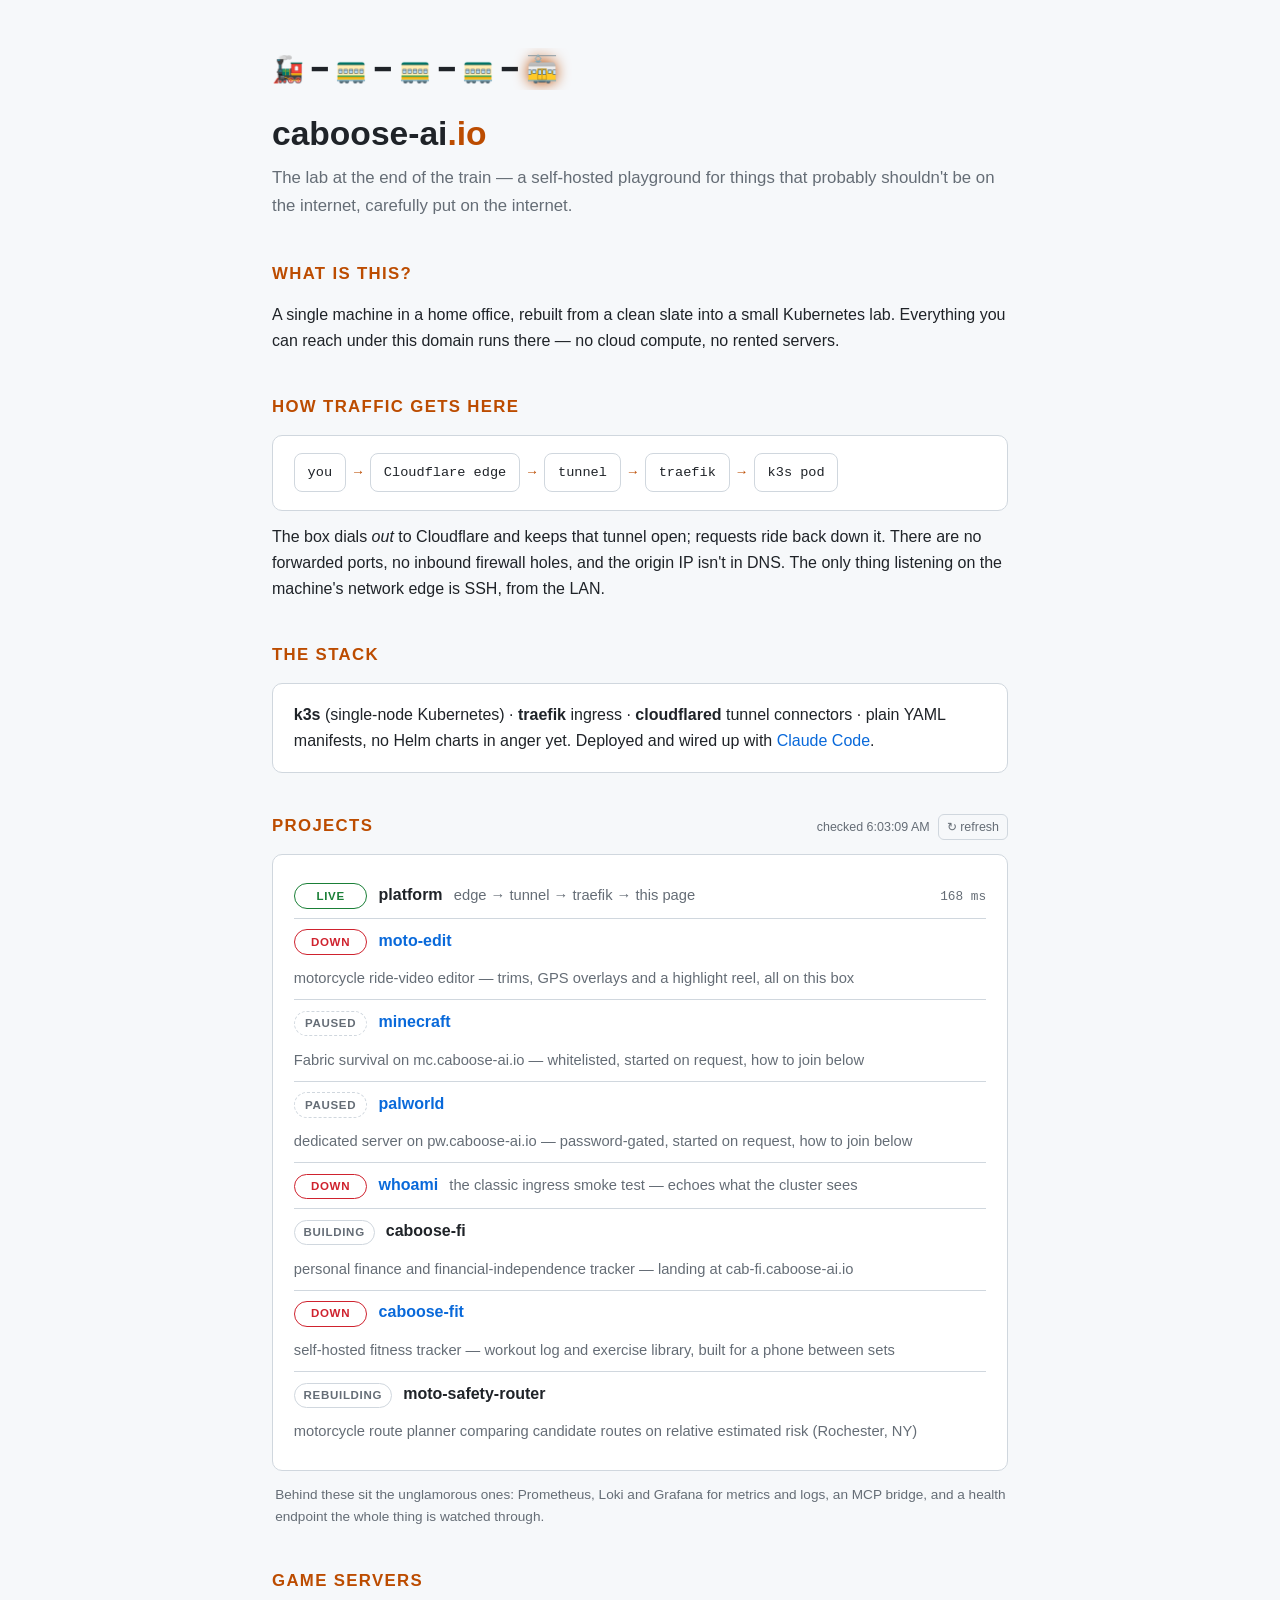
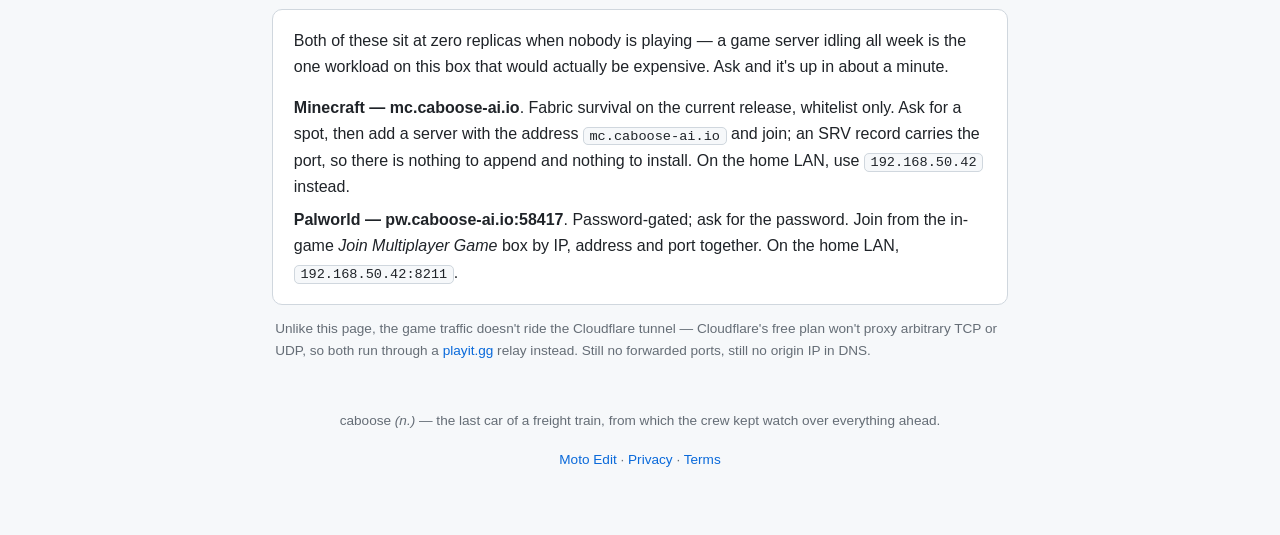
==== landing/index.html @ 9a2d19b6 "landing: caboose-fit is live — real status check instead of 'building' Co-Authored-By: Claude Opus 5" ====
<!doctype html>
<html lang="en">
<head>
<meta charset="utf-8">
<meta name="viewport" content="width=device-width, initial-scale=1">
<title>caboose-ai.io — the lab at the end of the train</title>
<meta name="description" content="A self-hosted homelab running on k3s behind a Cloudflare Tunnel. Live status included.">
<style>
  :root {
    --bg: #0d1117;
    --panel: #161b22;
    --border: #2d333b;
    --text: #e6edf3;
    --muted: #8b949e;
    --accent: #f0883e;
    --green: #3fb950;
    --red: #f85149;
    --link: #58a6ff;
  }
  @media (prefers-color-scheme: light) {
    :root {
      --bg: #f6f8fa;
      --panel: #ffffff;
      --border: #d0d7de;
      --text: #1f2328;
      --muted: #656d76;
      --accent: #bc4c00;
      --green: #1a7f37;
      --red: #cf222e;
      --link: #0969da;
    }
  }
  * { box-sizing: border-box; margin: 0; padding: 0; }
  body {
    background: var(--bg);
    color: var(--text);
    font: 16px/1.65 -apple-system, BlinkMacSystemFont, "Segoe UI", Roboto, Helvetica, Arial, sans-serif;
    min-height: 100vh;
    display: flex;
    flex-direction: column;
    align-items: center;
    padding: 3rem 1.25rem 4rem;
  }
  main { max-width: 46rem; width: 100%; }
  .train {
    font-size: 1.6rem;
    letter-spacing: .12em;
    margin-bottom: 1.5rem;
    user-select: none;
    white-space: nowrap;
    overflow: hidden;
  }
  .train .caboose { text-shadow: 0 0 14px var(--accent); }
  h1 { font-size: 2.1rem; line-height: 1.2; margin-bottom: .6rem; }
  h1 .dot { color: var(--accent); }
  .tagline { color: var(--muted); margin-bottom: 2.5rem; font-size: 1.05rem; }
  h2 {
    font-size: 1.05rem;
    text-transform: uppercase;
    letter-spacing: .08em;
    color: var(--accent);
    margin: 2.4rem 0 .9rem;
    display: flex;
    align-items: baseline;
    gap: .8rem;
  }
  p { margin-bottom: 1rem; }
  a { color: var(--link); text-decoration: none; }
  a:hover { text-decoration: underline; }
  .panel {
    background: var(--panel);
    border: 1px solid var(--border);
    border-radius: 10px;
    padding: 1.1rem 1.3rem;
    margin-bottom: .8rem;
  }
  .flow {
    display: flex;
    flex-wrap: wrap;
    gap: .5rem;
    align-items: center;
    font-family: ui-monospace, SFMono-Regular, Menlo, Consolas, monospace;
    font-size: .85rem;
  }
  .flow .hop {
    background: var(--panel);
    border: 1px solid var(--border);
    border-radius: 8px;
    padding: .45rem .8rem;
  }
  .flow .arrow { color: var(--accent); }
  ul.labs { list-style: none; }
  ul.labs li {
    display: flex;
    align-items: baseline;
    gap: .7rem;
    padding: .55rem 0;
    border-bottom: 1px solid var(--border);
    flex-wrap: wrap;
  }
  ul.labs li:last-child { border-bottom: none; }
  .status {
    font-size: .72rem;
    font-weight: 600;
    text-transform: uppercase;
    letter-spacing: .06em;
    padding: .15rem .55rem;
    border-radius: 999px;
    white-space: nowrap;
    min-width: 4.6rem;
    text-align: center;
  }
  .live { color: var(--green); border: 1px solid var(--green); }
  .down { color: var(--red); border: 1px solid var(--red); }
  .soon { color: var(--muted); border: 1px solid var(--border); }
  /* Deliberately stopped, not broken — the game servers idle at zero replicas
     until someone asks for one. A red "down" pill would be a lie. */
  .off { color: var(--muted); border: 1px dashed var(--border); }
  .checking {
    color: var(--muted);
    border: 1px solid var(--border);
    animation: pulse 1.2s ease-in-out infinite;
  }
  @keyframes pulse { 50% { opacity: .35; } }
  .labname { font-weight: 600; }
  .labdesc { color: var(--muted); font-size: .92rem; }
  .ms { color: var(--muted); font-size: .8rem; font-family: ui-monospace, Menlo, Consolas, monospace; margin-left: auto; }
  .meta {
    color: var(--muted);
    font-size: .78rem;
    font-weight: 400;
    text-transform: none;
    letter-spacing: 0;
    margin-left: auto;
  }
  .meta button {
    background: none;
    border: 1px solid var(--border);
    border-radius: 6px;
    color: var(--muted);
    font: inherit;
    padding: .1rem .5rem;
    cursor: pointer;
    margin-left: .5rem;
  }
  .meta button:hover { color: var(--text); border-color: var(--muted); }
  code {
    font-family: ui-monospace, SFMono-Regular, Menlo, Consolas, monospace;
    font-size: .85em;
    background: var(--bg);
    border: 1px solid var(--border);
    border-radius: 5px;
    padding: .05rem .35rem;
  }
  .panel pre {
    font-family: ui-monospace, SFMono-Regular, Menlo, Consolas, monospace;
    font-size: .8rem;
    background: var(--bg);
    border: 1px solid var(--border);
    border-radius: 8px;
    padding: .6rem .8rem;
    overflow-x: auto;
    margin-bottom: .6rem;
  }
  .muted-note { color: var(--muted); font-size: .85rem; margin: .1rem 0 0 .2rem; }
  footer { margin-top: 3rem; color: var(--muted); font-size: .85rem; text-align: center; }
</style>
</head>
<body>
<main>
  <div class="train" aria-hidden="true">🚂&hairsp;━&hairsp;🚃&hairsp;━&hairsp;🚃&hairsp;━&hairsp;🚃&hairsp;━&hairsp;<span class="caboose">🚋</span></div>

  <h1>caboose-ai<span class="dot">.io</span></h1>
  <p class="tagline">The lab at the end of the train — a self-hosted playground for things that probably shouldn't be on the internet, carefully put on the internet.</p>

  <h2>What is this?</h2>
  <p>A single machine in a home office, rebuilt from a clean slate into a small Kubernetes lab. Everything you can reach under this domain runs there — no cloud compute, no rented servers.</p>

  <h2>How traffic gets here</h2>
  <div class="panel">
    <div class="flow">
      <span class="hop">you</span><span class="arrow">→</span>
      <span class="hop">Cloudflare edge</span><span class="arrow">→</span>
      <span class="hop">tunnel</span><span class="arrow">→</span>
      <span class="hop">traefik</span><span class="arrow">→</span>
      <span class="hop">k3s pod</span>
    </div>
  </div>
  <p>The box dials <em>out</em> to Cloudflare and keeps that tunnel open; requests ride back down it. There are no forwarded ports, no inbound firewall holes, and the origin IP isn't in DNS. The only thing listening on the machine's network edge is SSH, from the LAN.</p>

  <h2>The stack</h2>
  <div class="panel">
    <p style="margin:0"><strong>k3s</strong> (single-node Kubernetes) · <strong>traefik</strong> ingress · <strong>cloudflared</strong> tunnel connectors · plain YAML manifests, no Helm charts in anger yet. Deployed and wired up with <a href="https://claude.com/claude-code">Claude Code</a>.</p>
  </div>

  <h2>Projects <span class="meta"><span id="stamp">checking…</span><button id="refresh" type="button">↻ refresh</button></span></h2>
  <div class="panel">
    <ul class="labs" id="statusList">
      <li data-check="self">
        <span class="status checking">checking</span>
        <span class="labname">platform</span>
        <span class="labdesc">edge → tunnel → traefik → this page</span>
        <span class="ms"></span>
      </li>
      <li data-check="https://edit.caboose-ai.io/healthz">
        <span class="status checking">checking</span>
        <span class="labname"><a href="https://edit.caboose-ai.io">moto&#8209;edit</a></span>
        <span class="labdesc">motorcycle ride-video editor — trims, GPS overlays and a highlight reel, all on this box</span>
        <span class="ms"></span>
      </li>
      <li data-check="mc" data-offlabel="paused">
        <span class="status checking">checking</span>
        <span class="labname"><a href="#games">minecraft</a></span>
        <span class="labdesc">Fabric survival on mc.caboose-ai.io — whitelisted, started on request, how to join below</span>
        <span class="ms"></span>
      </li>
      <li>
        <span class="status off">paused</span>
        <span class="labname"><a href="#games">palworld</a></span>
        <span class="labdesc">dedicated server on pw.caboose-ai.io — password-gated, started on request, how to join below</span>
        <span class="ms"></span>
      </li>
      <li data-check="https://labs.caboose-ai.io/whoami">
        <span class="status checking">checking</span>
        <span class="labname"><a href="https://labs.caboose-ai.io/whoami">whoami</a></span>
        <span class="labdesc">the classic ingress smoke test — echoes what the cluster sees</span>
        <span class="ms"></span>
      </li>
      <li>
        <span class="status soon">building</span>
        <span class="labname">caboose&#8209;fi</span>
        <span class="labdesc">personal finance and financial-independence tracker — landing at cab-fi.caboose-ai.io</span>
        <span class="ms"></span>
      </li>
      <li data-check="https://fit.caboose-ai.io/healthz">
        <span class="status checking">checking</span>
        <span class="labname"><a href="https://fit.caboose-ai.io">caboose&#8209;fit</a></span>
        <span class="labdesc">self-hosted fitness tracker — workout log and exercise library, built for a phone between sets</span>
        <span class="ms"></span>
      </li>
      <li>
        <span class="status soon">rebuilding</span>
        <span class="labname">moto&#8209;safety&#8209;router</span>
        <span class="labdesc">motorcycle route planner comparing candidate routes on relative estimated risk (Rochester, NY)</span>
        <span class="ms"></span>
      </li>
    </ul>
  </div>
  <p class="muted-note">Behind these sit the unglamorous ones: Prometheus, Loki and Grafana for metrics and logs, an MCP bridge, and a health endpoint the whole thing is watched through.</p>

  <h2 id="games">Game servers</h2>
  <div class="panel">
    <p style="margin-bottom:.9rem">Both of these sit at zero replicas when nobody is playing — a game server idling all week is the one workload on this box that would actually be expensive. Ask and it's up in about a minute.</p>
    <p style="margin-bottom:.4rem"><strong>Minecraft — mc.caboose-ai.io</strong>. Fabric survival on the current release, whitelist only. Ask for a spot, then add a server with the address <code>mc.caboose-ai.io</code> and join; an SRV record carries the port, so there is nothing to append and nothing to install. On the home LAN, use <code>192.168.50.42</code> instead.</p>
    <p style="margin:0"><strong>Palworld — pw.caboose-ai.io:58417</strong>. Password-gated; ask for the password. Join from the in-game <em>Join Multiplayer Game</em> box by IP, address and port together. On the home LAN, <code>192.168.50.42:8211</code>.</p>
  </div>
  <p class="muted-note">Unlike this page, the game traffic doesn't ride the Cloudflare tunnel — Cloudflare's free plan won't proxy arbitrary TCP or UDP, so both run through a <a href="https://playit.gg">playit.gg</a> relay instead. Still no forwarded ports, still no origin IP in DNS.</p>

  <footer>
    caboose <em>(n.)</em> — the last car of a freight train, from which the crew kept watch over everything ahead.
    <div style="margin-top:1rem"><a href="/moto-edit">Moto Edit</a> · <a href="/privacy">Privacy</a> · <a href="/tos">Terms</a></div>
  </footer>
</main>

<script>
(() => {
  "use strict";
  const rows = document.querySelectorAll("li[data-check]");
  const stamp = document.getElementById("stamp");

  async function ping(target) {
    if (target === "mc") {
      // same-origin JSON from the in-cluster status prober (see /mc/status)
      const t0 = performance.now();
      try {
        const res = await fetch("/mc/status?t=" + Date.now(), { cache: "no-store", signal: AbortSignal.timeout(8000) });
        const data = await res.json();
        if (!res.ok || !data.online) return { ok: false };
        return {
          ok: true,
          ms: Math.round(performance.now() - t0),
          note: data.players.online + "/" + data.players.max + " playing · ",
        };
      } catch {
        return { ok: false };
      }
    }
    const opts = { cache: "no-store", signal: AbortSignal.timeout(8000) };
    // Cross-origin labs don't send CORS headers; an opaque no-cors response
    // still proves the endpoint answered. Same-origin ("self") is readable.
    if (target !== "self") opts.mode = "no-cors";
    const url = target === "self" ? "/?ping=" + Date.now() : target;
    const t0 = performance.now();
    try {
      const res = await fetch(url, opts);
      if (target === "self" && !res.ok) return { ok: false };
      return { ok: true, ms: Math.round(performance.now() - t0) };
    } catch {
      return { ok: false };
    }
  }

  function paint(row, result) {
    const pill = row.querySelector(".status");
    const ms = row.querySelector(".ms");
    // A row with data-offlabel is something that is switched off on purpose
    // (the game servers idle at zero replicas). Not answering is its normal
    // resting state, so it gets a muted label instead of a red "down".
    const offLabel = row.dataset.offlabel;
    pill.classList.remove("checking", "live", "down", "off");
    pill.classList.add(result.ok ? "live" : offLabel ? "off" : "down");
    pill.textContent = result.ok ? "live" : offLabel || "down";
    ms.textContent = result.ok ? (result.note || "") + result.ms + " ms" : "";
  }

  async function run() {
    stamp.textContent = "checking…";
    await Promise.all([...rows].map(async row => {
      const pill = row.querySelector(".status");
      pill.classList.remove("live", "down");
      pill.classList.add("checking");
      pill.textContent = "checking";
      paint(row, await ping(row.dataset.check));
    }));
    stamp.textContent = "checked " + new Date().toLocaleTimeString();
  }

  document.getElementById("refresh").addEventListener("click", run);
  setInterval(run, 60000);
  run();
})();
</script>
</body>
</html>
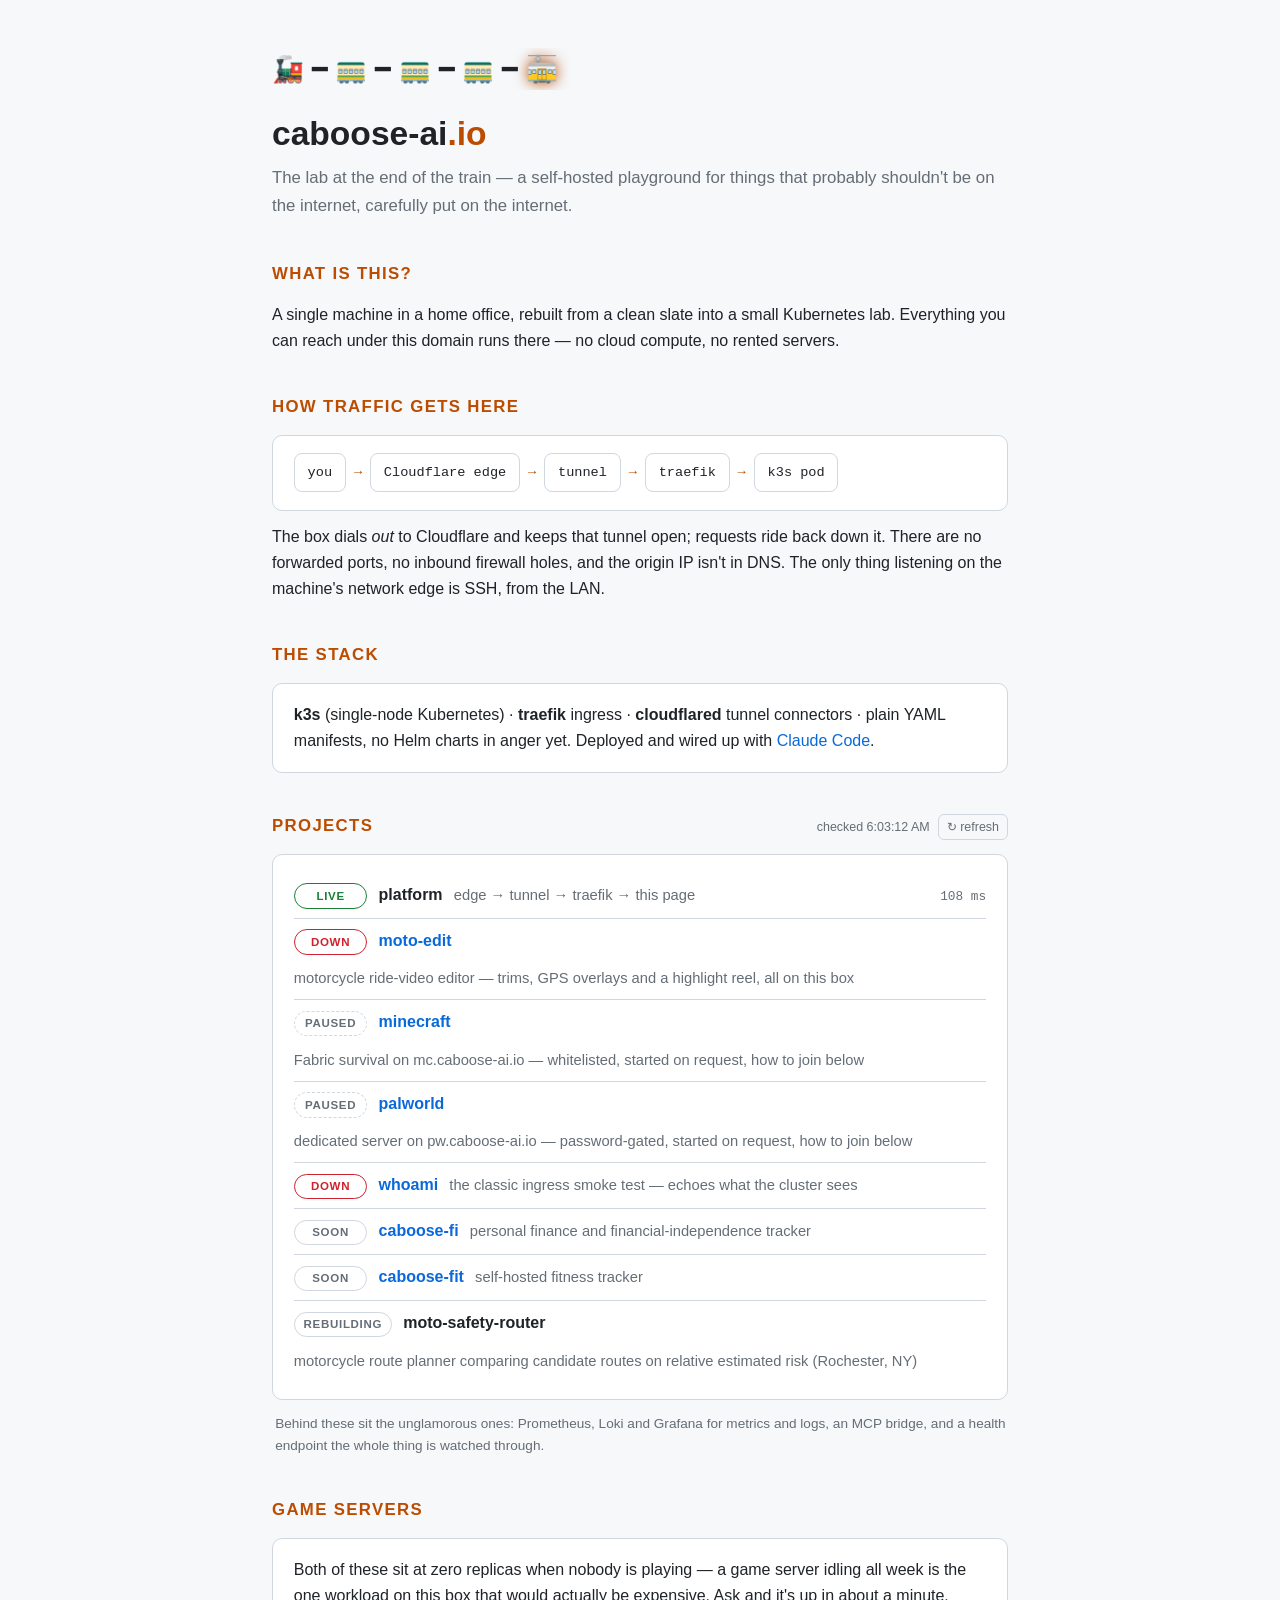
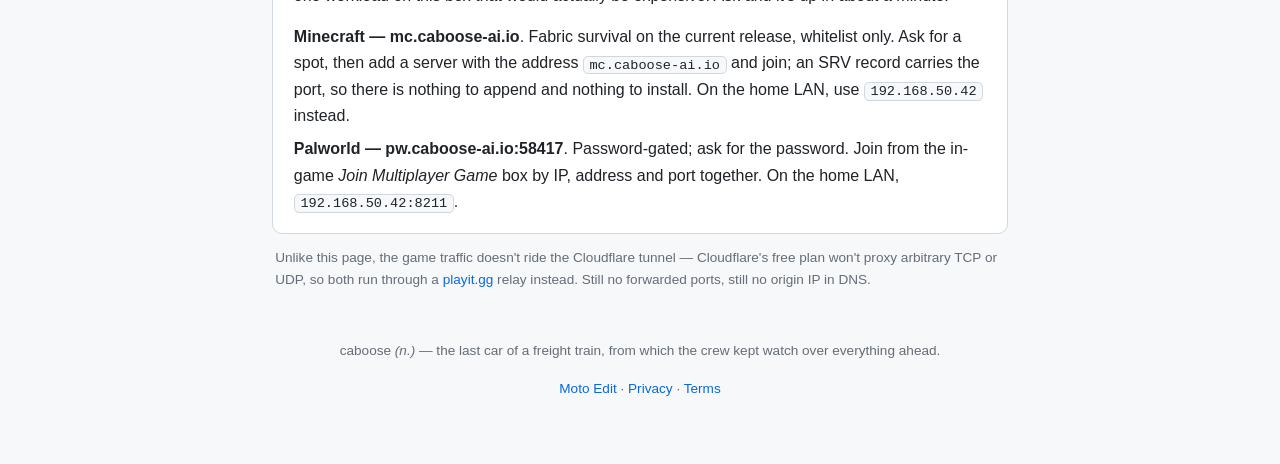
==== commit 8d1dfc51: "caboose-fi v0.1.2 + caboose-fit v0.3.2: coming-soon placeholders caboose-fi is deployed for the firs" ====
--- a/landing/index.html
+++ b/landing/index.html
@@ -227,15 +227,15 @@
         <span class="ms"></span>
       </li>
       <li>
-        <span class="status soon">building</span>
-        <span class="labname">caboose&#8209;fi</span>
-        <span class="labdesc">personal finance and financial-independence tracker — landing at cab-fi.caboose-ai.io</span>
-        <span class="ms"></span>
-      </li>
-      <li data-check="https://fit.caboose-ai.io/healthz">
-        <span class="status checking">checking</span>
+        <span class="status soon">soon</span>
+        <span class="labname"><a href="https://cab-fi.caboose-ai.io">caboose&#8209;fi</a></span>
+        <span class="labdesc">personal finance and financial-independence tracker</span>
+        <span class="ms"></span>
+      </li>
+      <li>
+        <span class="status soon">soon</span>
         <span class="labname"><a href="https://fit.caboose-ai.io">caboose&#8209;fit</a></span>
-        <span class="labdesc">self-hosted fitness tracker — workout log and exercise library, built for a phone between sets</span>
+        <span class="labdesc">self-hosted fitness tracker</span>
         <span class="ms"></span>
       </li>
       <li>
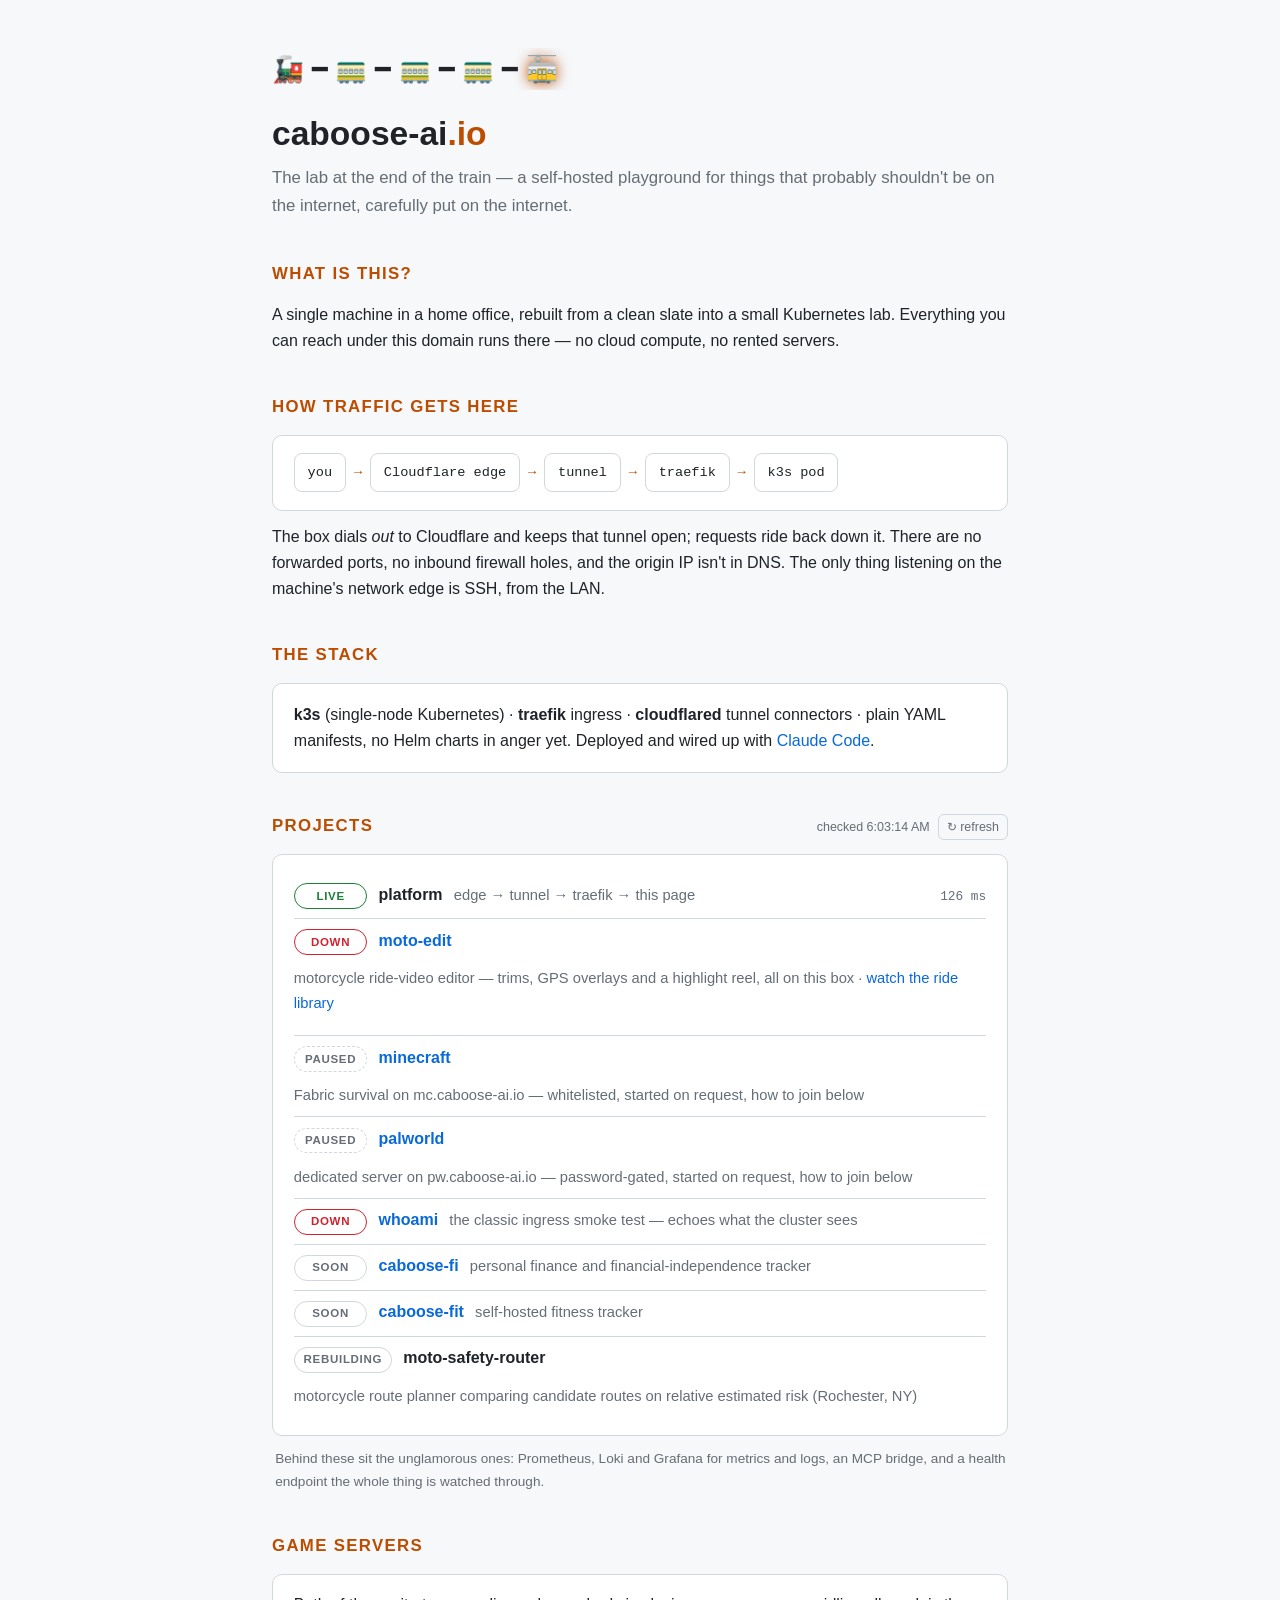
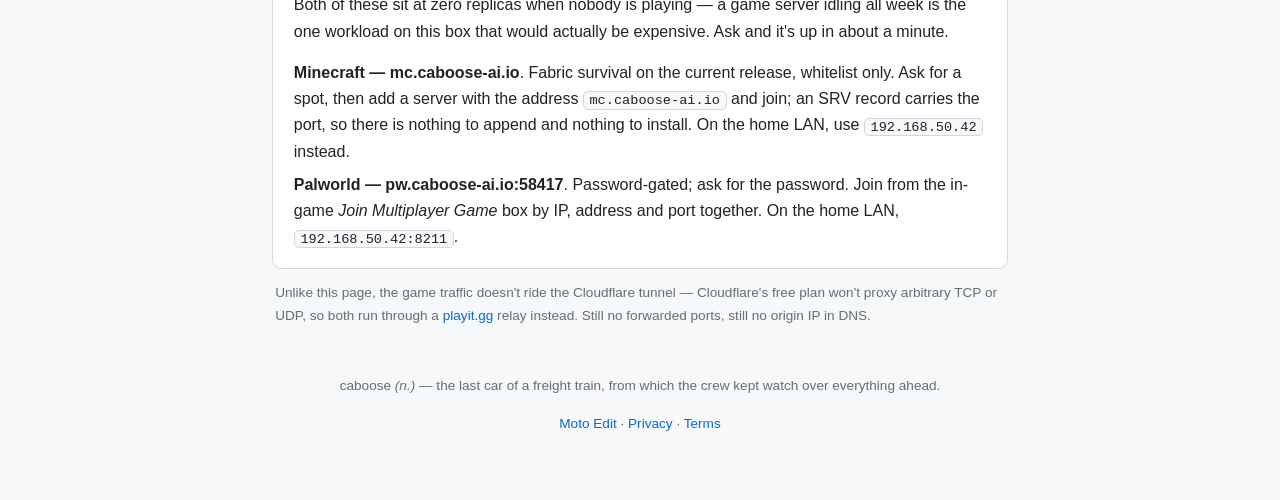
==== commit ffa878a3: "moto-edit v1.26.0-go: public read-only gallery at /gallery; homepage links to it Co-Authored-By: Cla" ====
--- a/landing/index.html
+++ b/landing/index.html
@@ -205,7 +205,7 @@
       <li data-check="https://edit.caboose-ai.io/healthz">
         <span class="status checking">checking</span>
         <span class="labname"><a href="https://edit.caboose-ai.io">moto&#8209;edit</a></span>
-        <span class="labdesc">motorcycle ride-video editor — trims, GPS overlays and a highlight reel, all on this box</span>
+        <span class="labdesc">motorcycle ride-video editor — trims, GPS overlays and a highlight reel, all on this box · <a href="https://edit.caboose-ai.io/gallery">watch the ride library</a></span>
         <span class="ms"></span>
       </li>
       <li data-check="mc" data-offlabel="paused">
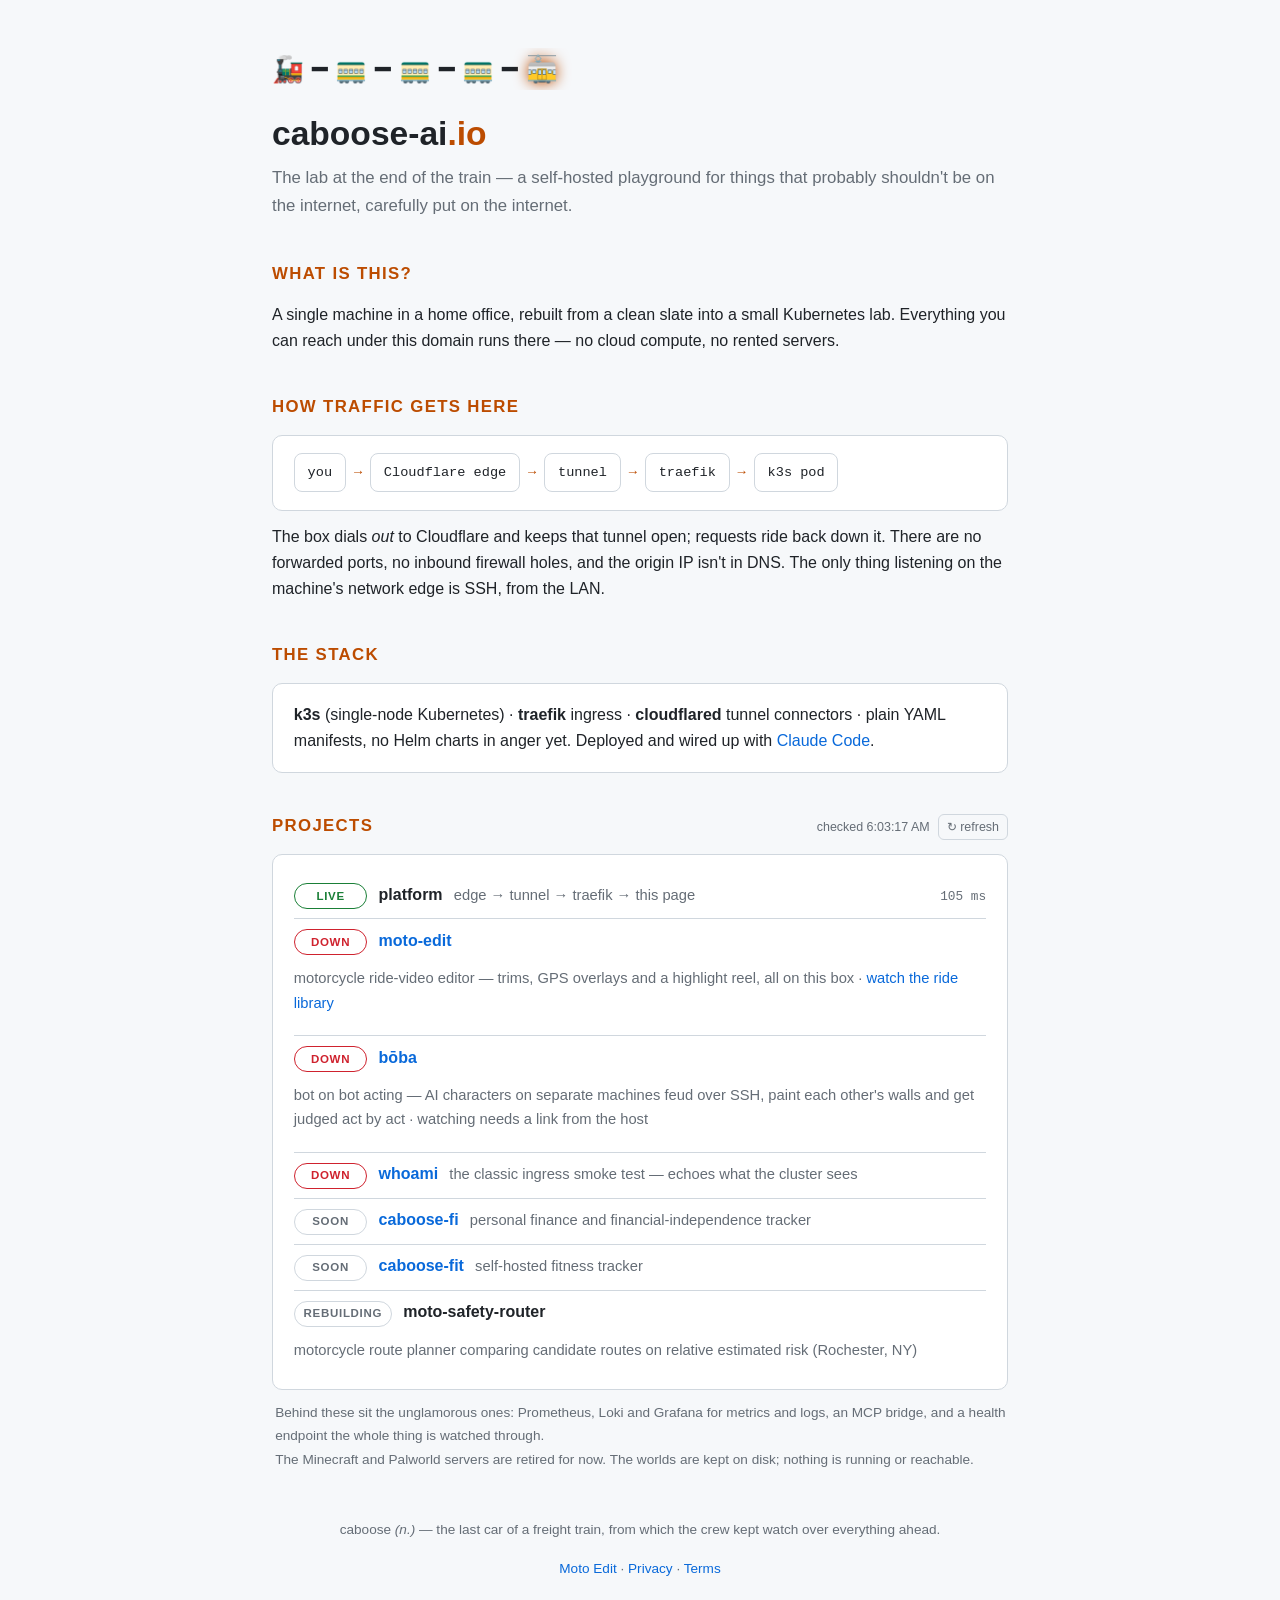
==== commit f2c43e68: "landing: add boba to the projects list and privacy page; game servers retired for now Co-Authored-By" ====
--- a/landing/index.html
+++ b/landing/index.html
@@ -208,16 +208,10 @@
         <span class="labdesc">motorcycle ride-video editor — trims, GPS overlays and a highlight reel, all on this box · <a href="https://edit.caboose-ai.io/gallery">watch the ride library</a></span>
         <span class="ms"></span>
       </li>
-      <li data-check="mc" data-offlabel="paused">
+      <li data-check="https://boba.caboose-ai.io/healthz">
         <span class="status checking">checking</span>
-        <span class="labname"><a href="#games">minecraft</a></span>
-        <span class="labdesc">Fabric survival on mc.caboose-ai.io — whitelisted, started on request, how to join below</span>
-        <span class="ms"></span>
-      </li>
-      <li>
-        <span class="status off">paused</span>
-        <span class="labname"><a href="#games">palworld</a></span>
-        <span class="labdesc">dedicated server on pw.caboose-ai.io — password-gated, started on request, how to join below</span>
+        <span class="labname"><a href="https://boba.caboose-ai.io">b&#333;ba</a></span>
+        <span class="labdesc">bot on bot acting — AI characters on separate machines feud over SSH, paint each other's walls and get judged act by act · watching needs a link from the host</span>
         <span class="ms"></span>
       </li>
       <li data-check="https://labs.caboose-ai.io/whoami">
@@ -248,13 +242,7 @@
   </div>
   <p class="muted-note">Behind these sit the unglamorous ones: Prometheus, Loki and Grafana for metrics and logs, an MCP bridge, and a health endpoint the whole thing is watched through.</p>
 
-  <h2 id="games">Game servers</h2>
-  <div class="panel">
-    <p style="margin-bottom:.9rem">Both of these sit at zero replicas when nobody is playing — a game server idling all week is the one workload on this box that would actually be expensive. Ask and it's up in about a minute.</p>
-    <p style="margin-bottom:.4rem"><strong>Minecraft — mc.caboose-ai.io</strong>. Fabric survival on the current release, whitelist only. Ask for a spot, then add a server with the address <code>mc.caboose-ai.io</code> and join; an SRV record carries the port, so there is nothing to append and nothing to install. On the home LAN, use <code>192.168.50.42</code> instead.</p>
-    <p style="margin:0"><strong>Palworld — pw.caboose-ai.io:58417</strong>. Password-gated; ask for the password. Join from the in-game <em>Join Multiplayer Game</em> box by IP, address and port together. On the home LAN, <code>192.168.50.42:8211</code>.</p>
-  </div>
-  <p class="muted-note">Unlike this page, the game traffic doesn't ride the Cloudflare tunnel — Cloudflare's free plan won't proxy arbitrary TCP or UDP, so both run through a <a href="https://playit.gg">playit.gg</a> relay instead. Still no forwarded ports, still no origin IP in DNS.</p>
+  <p class="muted-note" id="games">The Minecraft and Palworld servers are retired for now. The worlds are kept on disk; nothing is running or reachable.</p>
 
   <footer>
     caboose <em>(n.)</em> — the last car of a freight train, from which the crew kept watch over everything ahead.
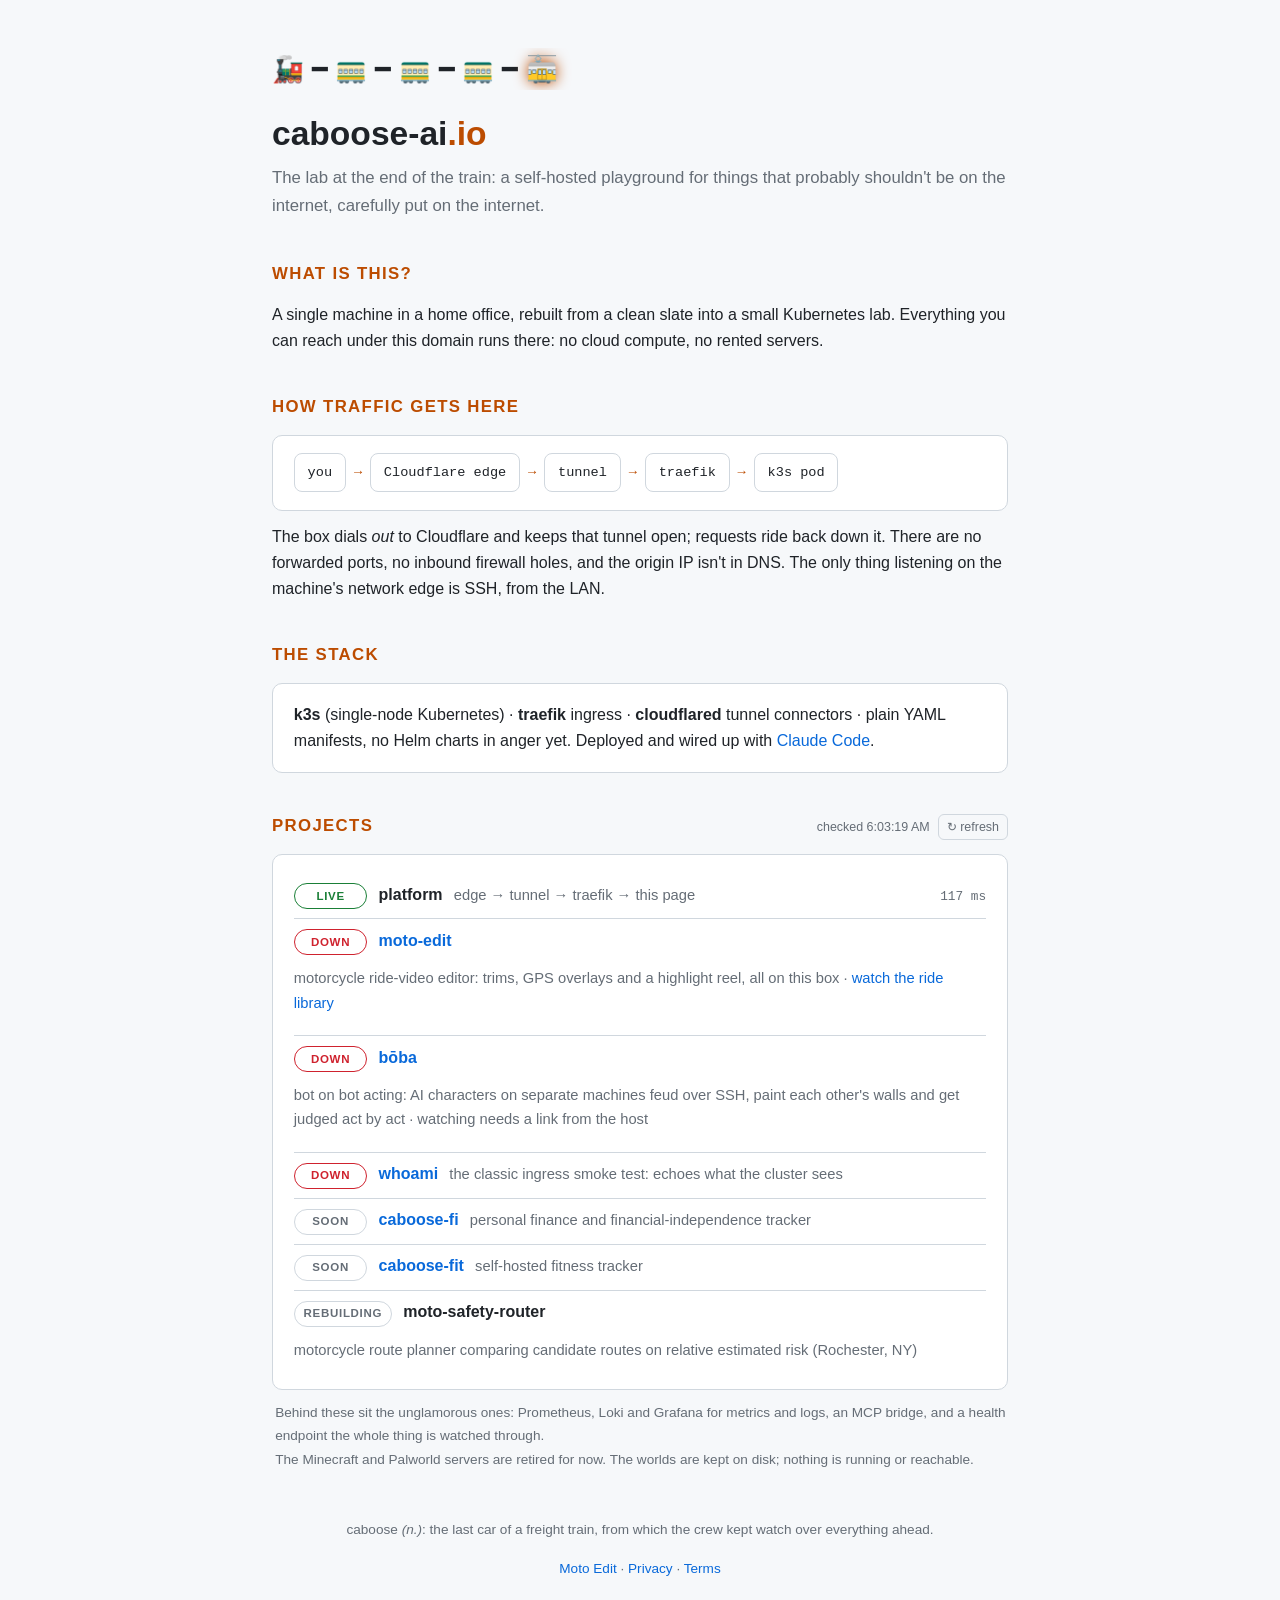
==== commit 13b82a80: "landing: no em dashes Co-Authored-By: Claude Opus 5.5 <noreply@anthropic.com>" ====
--- a/landing/index.html
+++ b/landing/index.html
@@ -3,7 +3,7 @@
 <head>
 <meta charset="utf-8">
 <meta name="viewport" content="width=device-width, initial-scale=1">
-<title>caboose-ai.io — the lab at the end of the train</title>
+<title>caboose-ai.io: the lab at the end of the train</title>
 <meta name="description" content="A self-hosted homelab running on k3s behind a Cloudflare Tunnel. Live status included.">
 <style>
   :root {
@@ -113,7 +113,7 @@
   .live { color: var(--green); border: 1px solid var(--green); }
   .down { color: var(--red); border: 1px solid var(--red); }
   .soon { color: var(--muted); border: 1px solid var(--border); }
-  /* Deliberately stopped, not broken — the game servers idle at zero replicas
+  /* Deliberately stopped, not broken: the game servers idle at zero replicas
      until someone asks for one. A red "down" pill would be a lie. */
   .off { color: var(--muted); border: 1px dashed var(--border); }
   .checking {
@@ -171,10 +171,10 @@
   <div class="train" aria-hidden="true">🚂&hairsp;━&hairsp;🚃&hairsp;━&hairsp;🚃&hairsp;━&hairsp;🚃&hairsp;━&hairsp;<span class="caboose">🚋</span></div>
 
   <h1>caboose-ai<span class="dot">.io</span></h1>
-  <p class="tagline">The lab at the end of the train — a self-hosted playground for things that probably shouldn't be on the internet, carefully put on the internet.</p>
+  <p class="tagline">The lab at the end of the train: a self-hosted playground for things that probably shouldn't be on the internet, carefully put on the internet.</p>
 
   <h2>What is this?</h2>
-  <p>A single machine in a home office, rebuilt from a clean slate into a small Kubernetes lab. Everything you can reach under this domain runs there — no cloud compute, no rented servers.</p>
+  <p>A single machine in a home office, rebuilt from a clean slate into a small Kubernetes lab. Everything you can reach under this domain runs there: no cloud compute, no rented servers.</p>
 
   <h2>How traffic gets here</h2>
   <div class="panel">
@@ -205,19 +205,19 @@
       <li data-check="https://edit.caboose-ai.io/healthz">
         <span class="status checking">checking</span>
         <span class="labname"><a href="https://edit.caboose-ai.io">moto&#8209;edit</a></span>
-        <span class="labdesc">motorcycle ride-video editor — trims, GPS overlays and a highlight reel, all on this box · <a href="https://edit.caboose-ai.io/gallery">watch the ride library</a></span>
+        <span class="labdesc">motorcycle ride-video editor: trims, GPS overlays and a highlight reel, all on this box · <a href="https://edit.caboose-ai.io/gallery">watch the ride library</a></span>
         <span class="ms"></span>
       </li>
       <li data-check="https://boba.caboose-ai.io/healthz">
         <span class="status checking">checking</span>
         <span class="labname"><a href="https://boba.caboose-ai.io">b&#333;ba</a></span>
-        <span class="labdesc">bot on bot acting — AI characters on separate machines feud over SSH, paint each other's walls and get judged act by act · watching needs a link from the host</span>
+        <span class="labdesc">bot on bot acting: AI characters on separate machines feud over SSH, paint each other's walls and get judged act by act · watching needs a link from the host</span>
         <span class="ms"></span>
       </li>
       <li data-check="https://labs.caboose-ai.io/whoami">
         <span class="status checking">checking</span>
         <span class="labname"><a href="https://labs.caboose-ai.io/whoami">whoami</a></span>
-        <span class="labdesc">the classic ingress smoke test — echoes what the cluster sees</span>
+        <span class="labdesc">the classic ingress smoke test: echoes what the cluster sees</span>
         <span class="ms"></span>
       </li>
       <li>
@@ -245,7 +245,7 @@
   <p class="muted-note" id="games">The Minecraft and Palworld servers are retired for now. The worlds are kept on disk; nothing is running or reachable.</p>
 
   <footer>
-    caboose <em>(n.)</em> — the last car of a freight train, from which the crew kept watch over everything ahead.
+    caboose <em>(n.)</em>: the last car of a freight train, from which the crew kept watch over everything ahead.
     <div style="margin-top:1rem"><a href="/moto-edit">Moto Edit</a> · <a href="/privacy">Privacy</a> · <a href="/tos">Terms</a></div>
   </footer>
 </main>
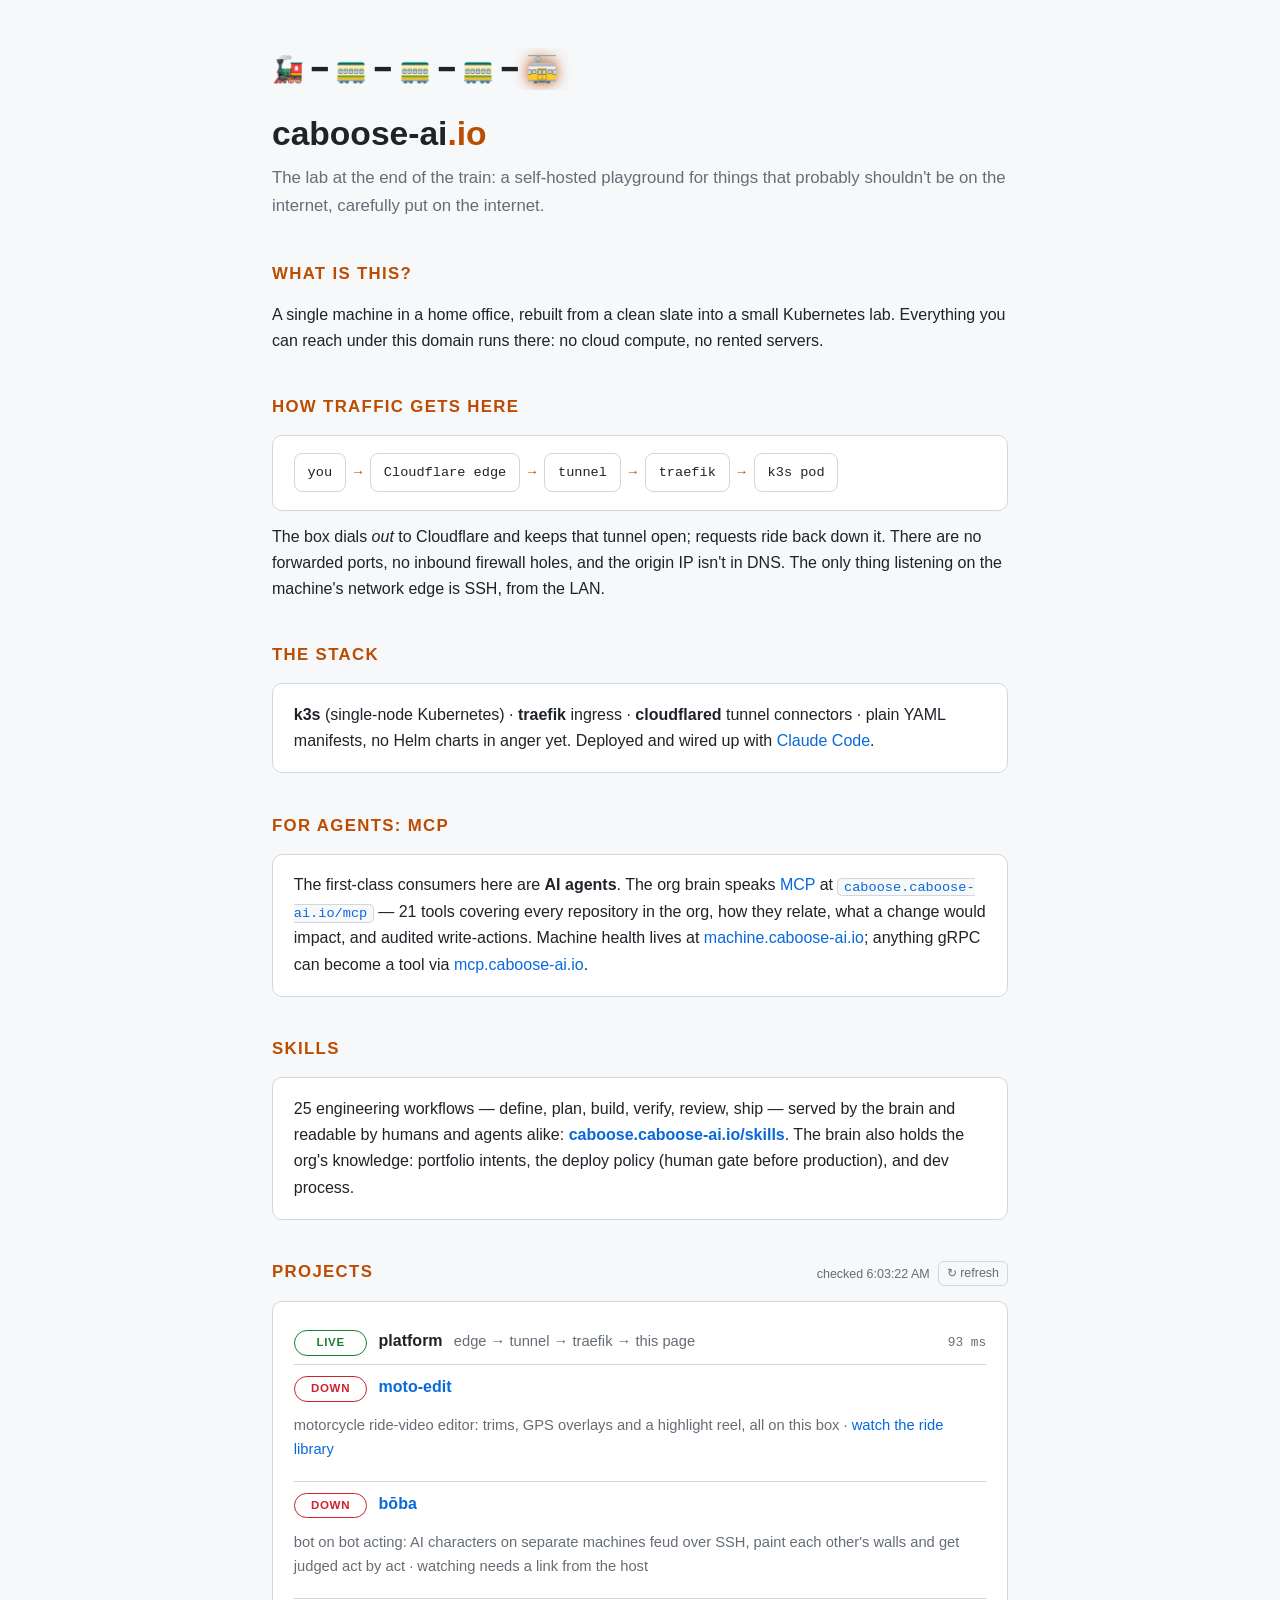
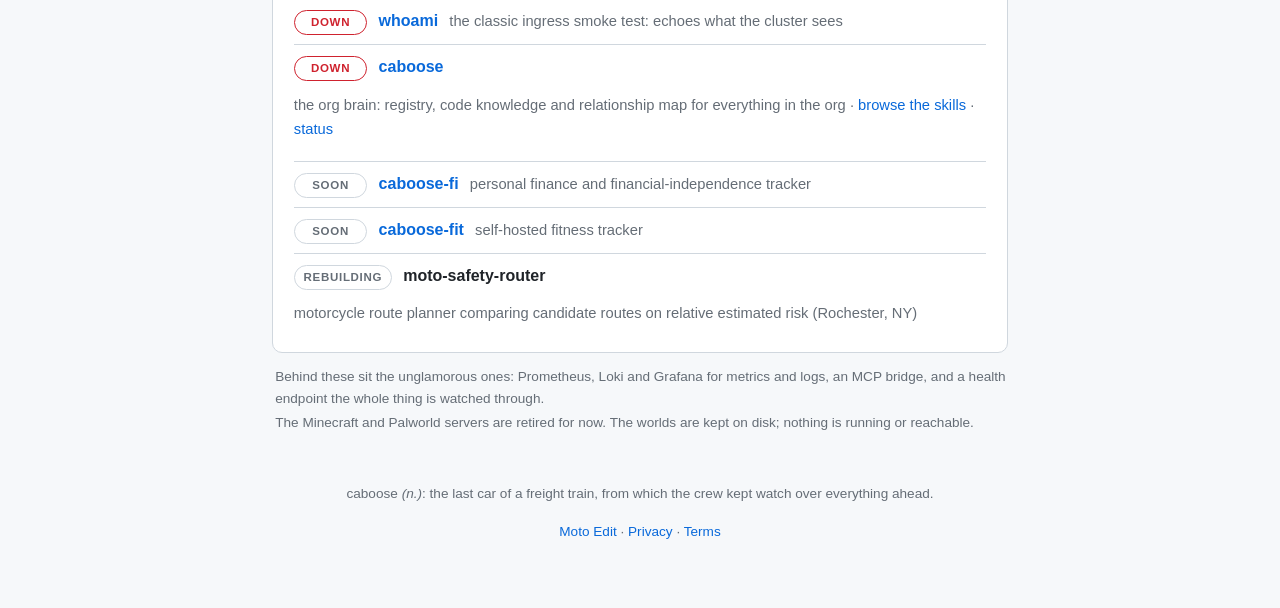
==== commit 88f51f48: "landing: merge in agents/MCP + skills sections and the brain project row Additive only: existing con" ====
--- a/landing/index.html
+++ b/landing/index.html
@@ -193,6 +193,24 @@
     <p style="margin:0"><strong>k3s</strong> (single-node Kubernetes) · <strong>traefik</strong> ingress · <strong>cloudflared</strong> tunnel connectors · plain YAML manifests, no Helm charts in anger yet. Deployed and wired up with <a href="https://claude.com/claude-code">Claude Code</a>.</p>
   </div>
 
+  <h2>For agents: MCP</h2>
+  <div class="panel">
+    <p style="margin:0">The first-class consumers here are <strong>AI agents</strong>. The org brain speaks
+    <a href="https://modelcontextprotocol.io">MCP</a> at
+    <code><a href="https://caboose.caboose-ai.io/mcp">caboose.caboose-ai.io/mcp</a></code> — 21 tools covering every
+    repository in the org, how they relate, what a change would impact, and audited write-actions. Machine health
+    lives at <a href="https://machine.caboose-ai.io">machine.caboose-ai.io</a>; anything gRPC can become a tool via
+    <a href="https://mcp.caboose-ai.io">mcp.caboose-ai.io</a>.</p>
+  </div>
+
+  <h2>Skills</h2>
+  <div class="panel">
+    <p style="margin:0">25 engineering workflows — define, plan, build, verify, review, ship — served by the brain
+    and readable by humans and agents alike:
+    <a href="https://caboose.caboose-ai.io/skills"><strong>caboose.caboose-ai.io/skills</strong></a>. The brain also
+    holds the org's knowledge: portfolio intents, the deploy policy (human gate before production), and dev process.</p>
+  </div>
+
   <h2>Projects <span class="meta"><span id="stamp">checking…</span><button id="refresh" type="button">↻ refresh</button></span></h2>
   <div class="panel">
     <ul class="labs" id="statusList">
@@ -218,6 +236,12 @@
         <span class="status checking">checking</span>
         <span class="labname"><a href="https://labs.caboose-ai.io/whoami">whoami</a></span>
         <span class="labdesc">the classic ingress smoke test: echoes what the cluster sees</span>
+        <span class="ms"></span>
+      </li>
+      <li data-check="https://caboose.caboose-ai.io/">
+        <span class="status checking">checking</span>
+        <span class="labname"><a href="https://caboose.caboose-ai.io">caboose</a></span>
+        <span class="labdesc">the org brain: registry, code knowledge and relationship map for everything in the org · <a href="https://caboose.caboose-ai.io/skills">browse the skills</a> · <a href="https://status.caboose-ai.io">status</a></span>
         <span class="ms"></span>
       </li>
       <li>
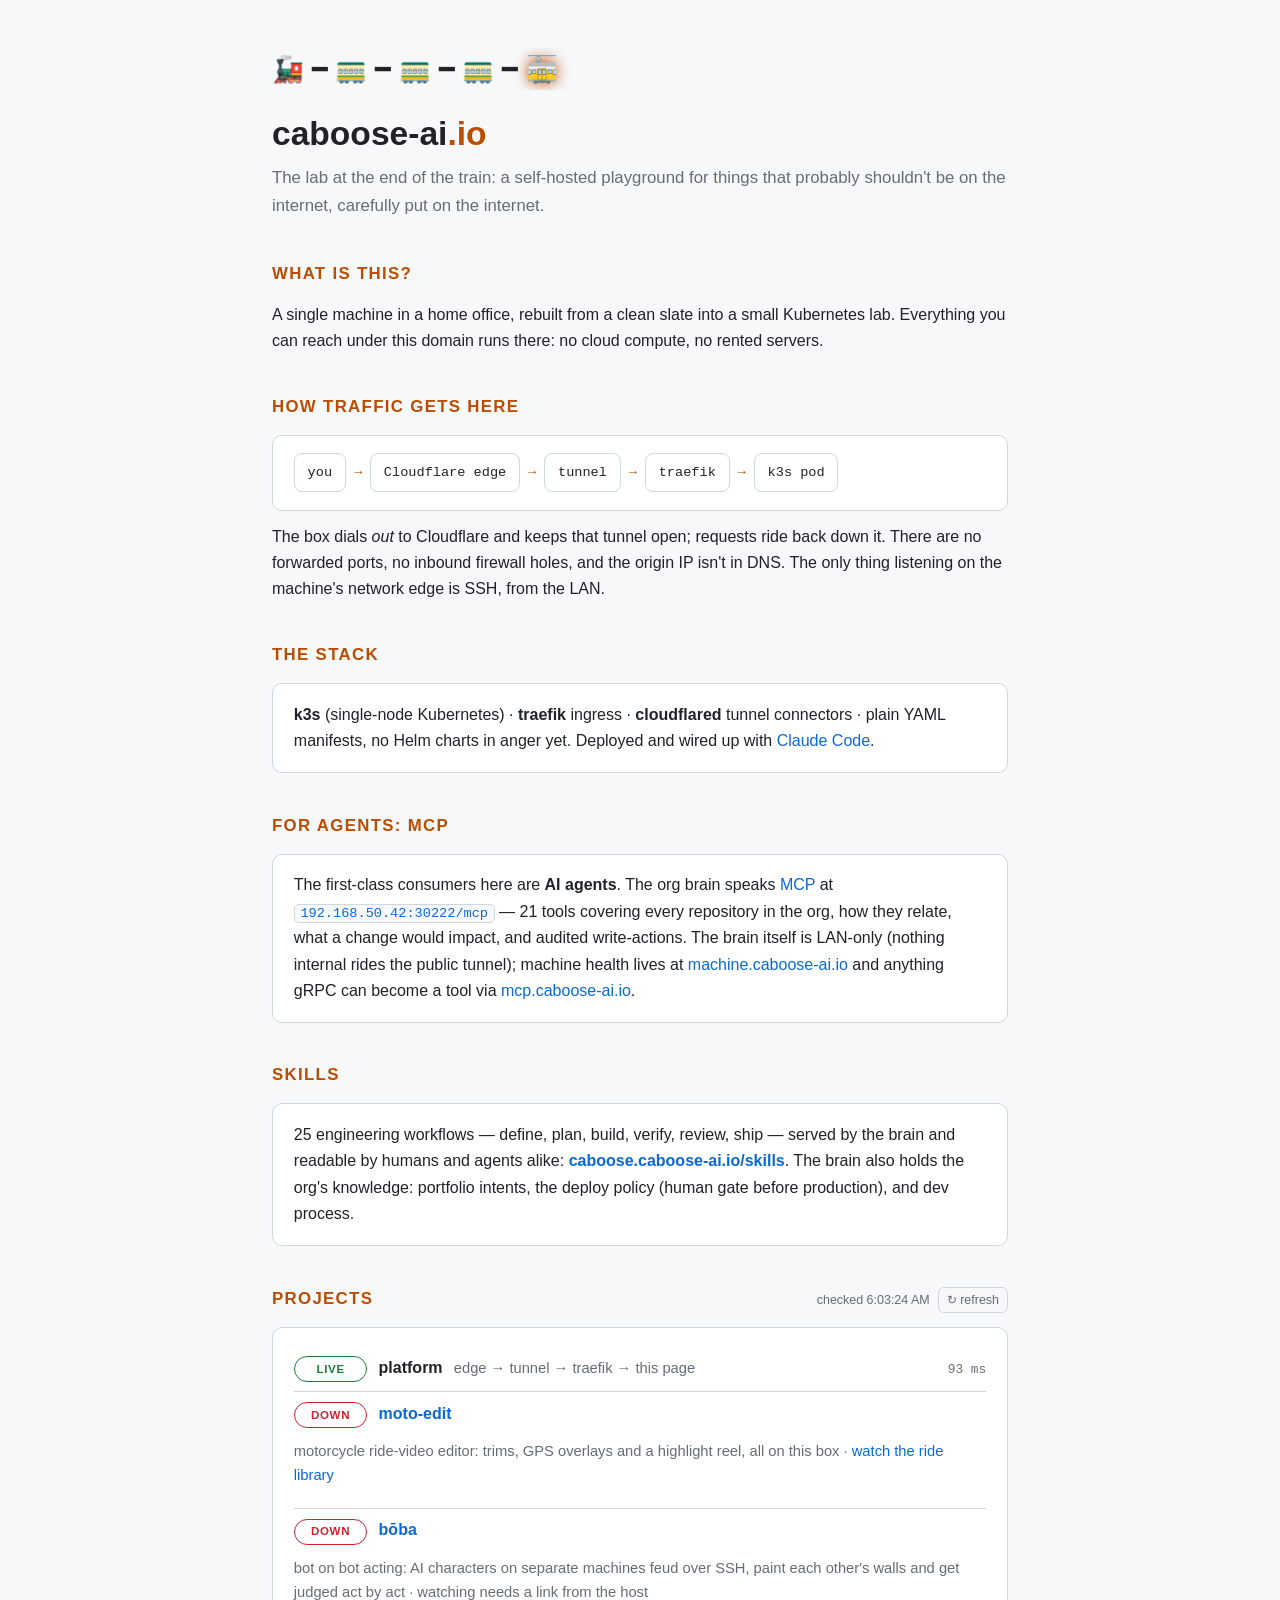
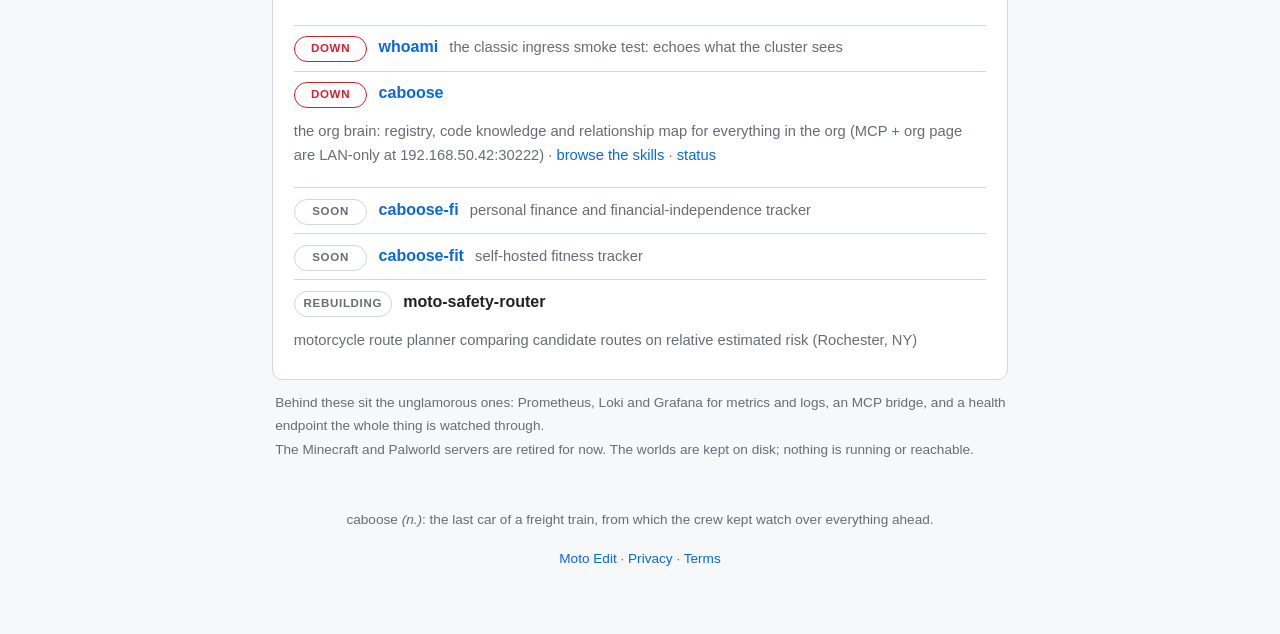
==== commit abd86c24: "Lockdown: LAN-only brain, landing links updated, v0.8.0 Internal surfaces scoped to 192.168.50.0/24:" ====
--- a/landing/index.html
+++ b/landing/index.html
@@ -197,9 +197,10 @@
   <div class="panel">
     <p style="margin:0">The first-class consumers here are <strong>AI agents</strong>. The org brain speaks
     <a href="https://modelcontextprotocol.io">MCP</a> at
-    <code><a href="https://caboose.caboose-ai.io/mcp">caboose.caboose-ai.io/mcp</a></code> — 21 tools covering every
-    repository in the org, how they relate, what a change would impact, and audited write-actions. Machine health
-    lives at <a href="https://machine.caboose-ai.io">machine.caboose-ai.io</a>; anything gRPC can become a tool via
+    <code><a href="http://192.168.50.42:30222/mcp">192.168.50.42:30222/mcp</a></code> — 21 tools covering every
+    repository in the org, how they relate, what a change would impact, and audited write-actions. The brain itself
+    is LAN-only (nothing internal rides the public tunnel); machine health lives at
+    <a href="https://machine.caboose-ai.io">machine.caboose-ai.io</a> and anything gRPC can become a tool via
     <a href="https://mcp.caboose-ai.io">mcp.caboose-ai.io</a>.</p>
   </div>
 
@@ -238,10 +239,10 @@
         <span class="labdesc">the classic ingress smoke test: echoes what the cluster sees</span>
         <span class="ms"></span>
       </li>
-      <li data-check="https://caboose.caboose-ai.io/">
-        <span class="status checking">checking</span>
-        <span class="labname"><a href="https://caboose.caboose-ai.io">caboose</a></span>
-        <span class="labdesc">the org brain: registry, code knowledge and relationship map for everything in the org · <a href="https://caboose.caboose-ai.io/skills">browse the skills</a> · <a href="https://status.caboose-ai.io">status</a></span>
+      <li data-check="https://status.caboose-ai.io/">
+        <span class="status checking">checking</span>
+        <span class="labname"><a href="https://status.caboose-ai.io">caboose</a></span>
+        <span class="labdesc">the org brain: registry, code knowledge and relationship map for everything in the org (MCP + org page are LAN-only at 192.168.50.42:30222) · <a href="https://caboose.caboose-ai.io/skills">browse the skills</a> · <a href="https://status.caboose-ai.io">status</a></span>
         <span class="ms"></span>
       </li>
       <li>
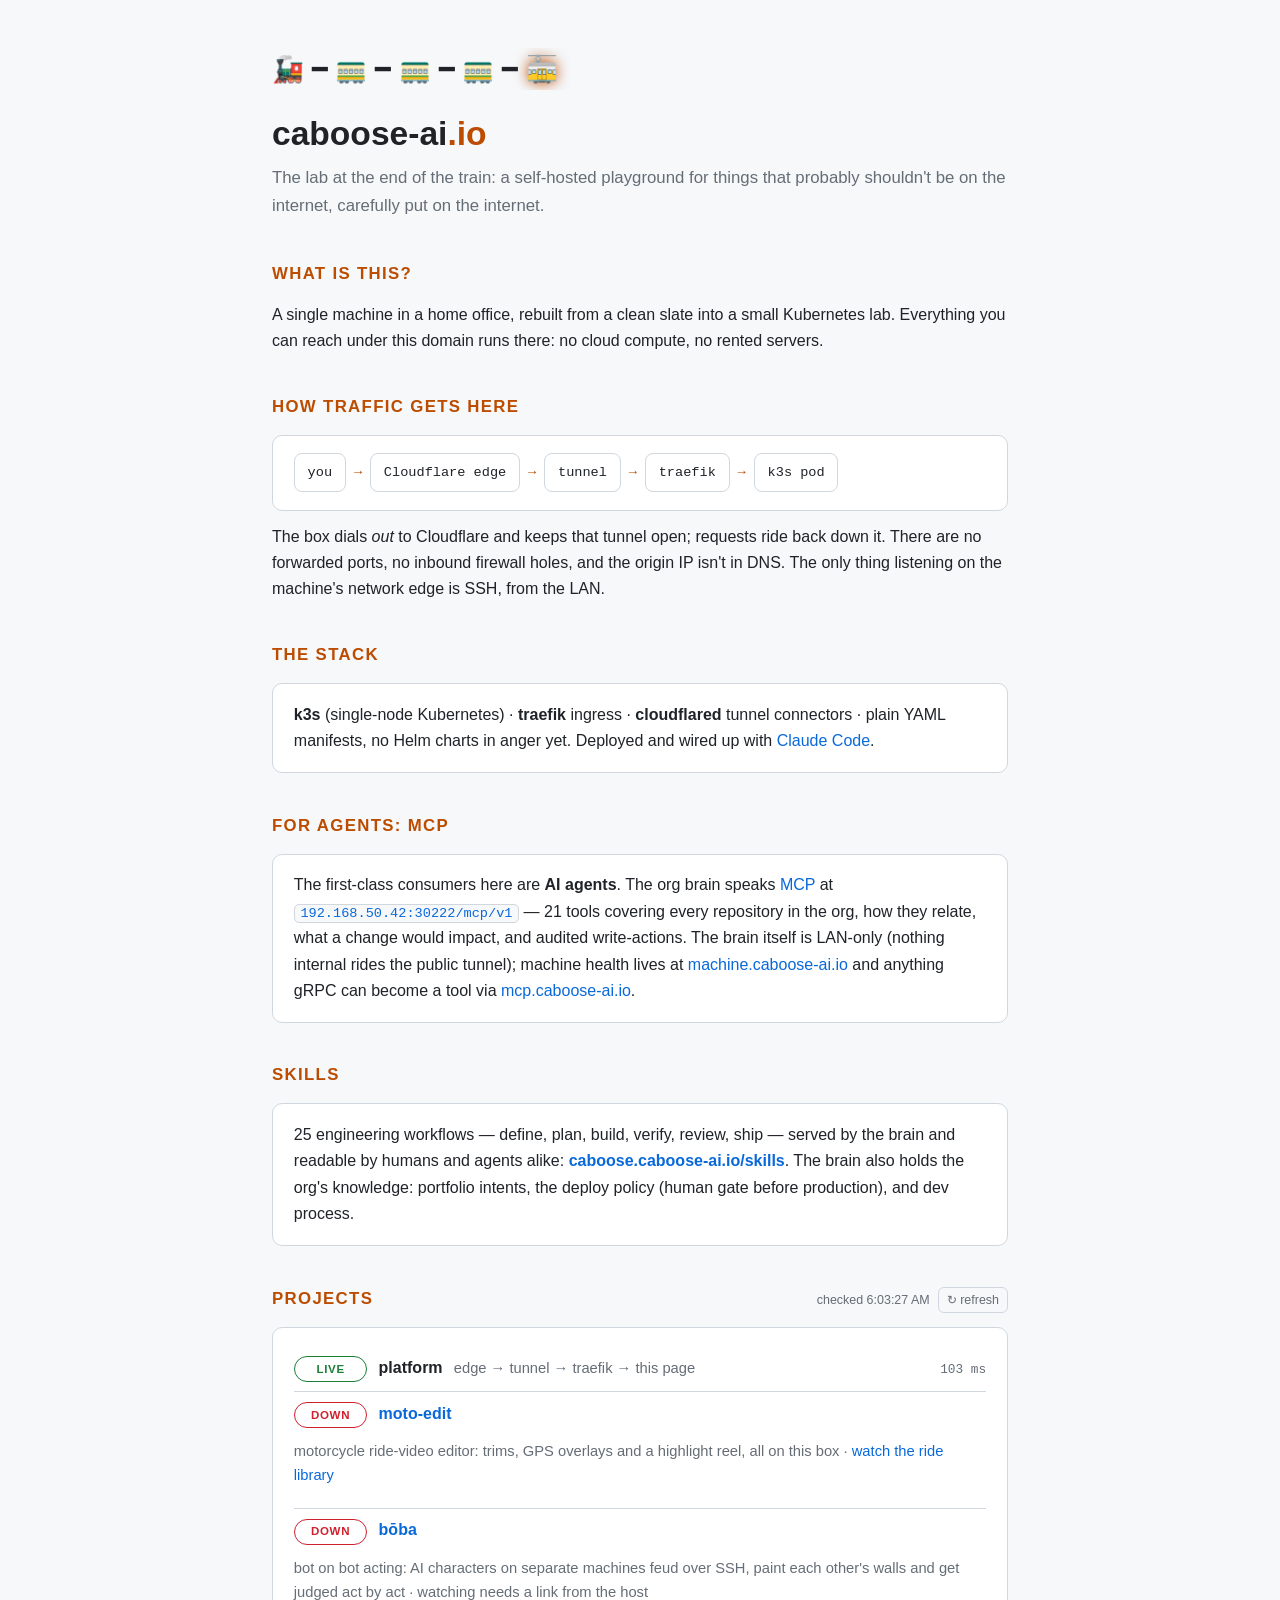
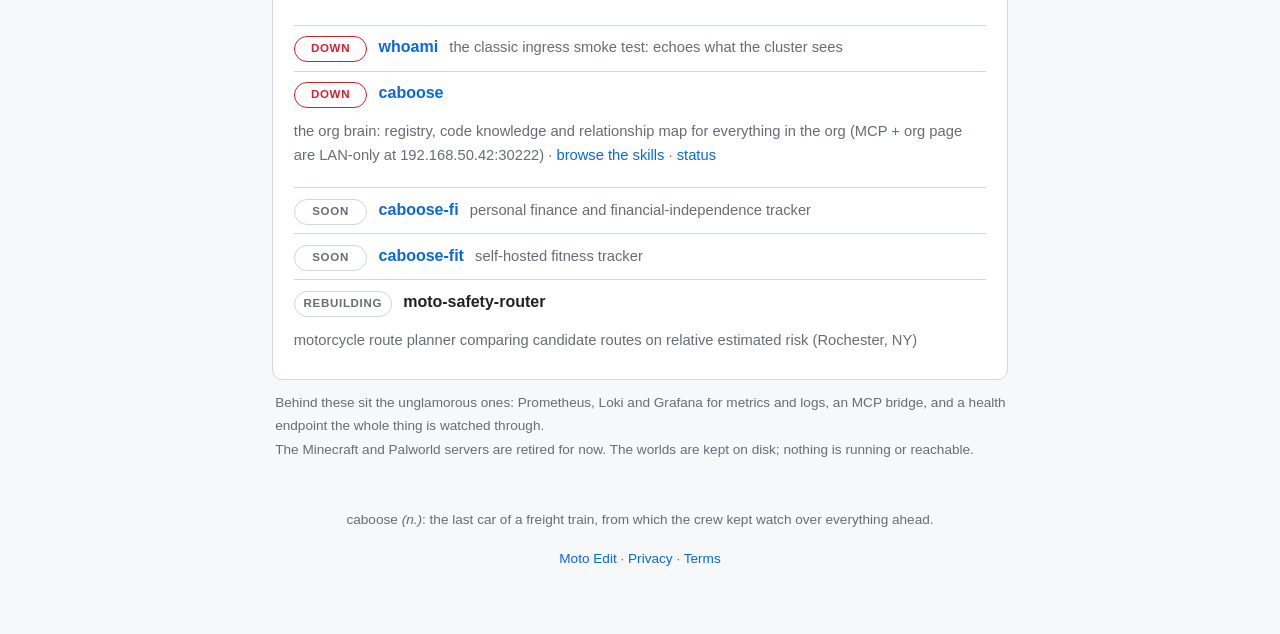
==== commit 15cc2f35: "landing: point the MCP link at /mcp/v1" ====
--- a/landing/index.html
+++ b/landing/index.html
@@ -197,7 +197,7 @@
   <div class="panel">
     <p style="margin:0">The first-class consumers here are <strong>AI agents</strong>. The org brain speaks
     <a href="https://modelcontextprotocol.io">MCP</a> at
-    <code><a href="http://192.168.50.42:30222/mcp">192.168.50.42:30222/mcp</a></code> — 21 tools covering every
+    <code><a href="http://192.168.50.42:30222/mcp/v1">192.168.50.42:30222/mcp/v1</a></code> — 21 tools covering every
     repository in the org, how they relate, what a change would impact, and audited write-actions. The brain itself
     is LAN-only (nothing internal rides the public tunnel); machine health lives at
     <a href="https://machine.caboose-ai.io">machine.caboose-ai.io</a> and anything gRPC can become a tool via
